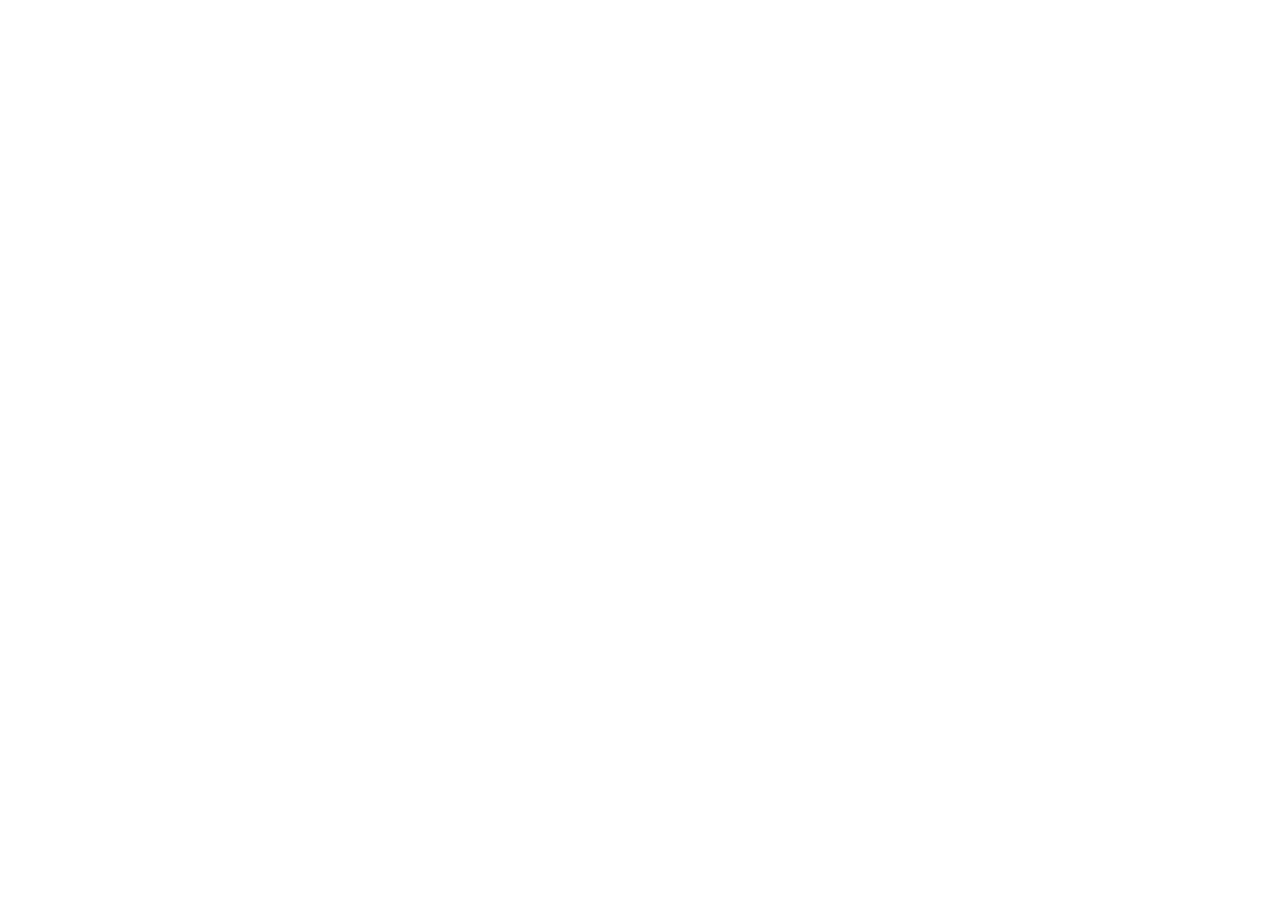
==== index.html @ 08b4160d "Create index.html" ====
<!DOCTYPE html>
<html lang="en">
<head>
  <meta charset="UTF-8">
  <meta name="viewport" content="width=device-width, initial-scale=1.0">
  <title>My App</title>
  <!-- Global styles -->
  <link rel="stylesheet" href="assets/css/main.css">
  <!-- Auth‑specific styles -->
  <link rel="stylesheet" href="assets/css/auth.css">
</head>
<body>
  <div class="auth-container" id="authContainer">
    <!-- The login form is rendered here by JavaScript -->
  </div>

  <!-- JS Libraries -->
  <script src="assets/js/utils.js"></script>
  <script src="assets/js/api.js"></script>
  <script src="assets/js/auth.js"></script>
  <script>
    // If user is already logged in, go to dashboard
    if (Auth.isLoggedIn()) {
      window.location.href = 'pages/dashboard.html';
    } else {
      // Show login form
      Auth.renderLoginForm('authContainer');
    }
  </script>
</body>
</html>
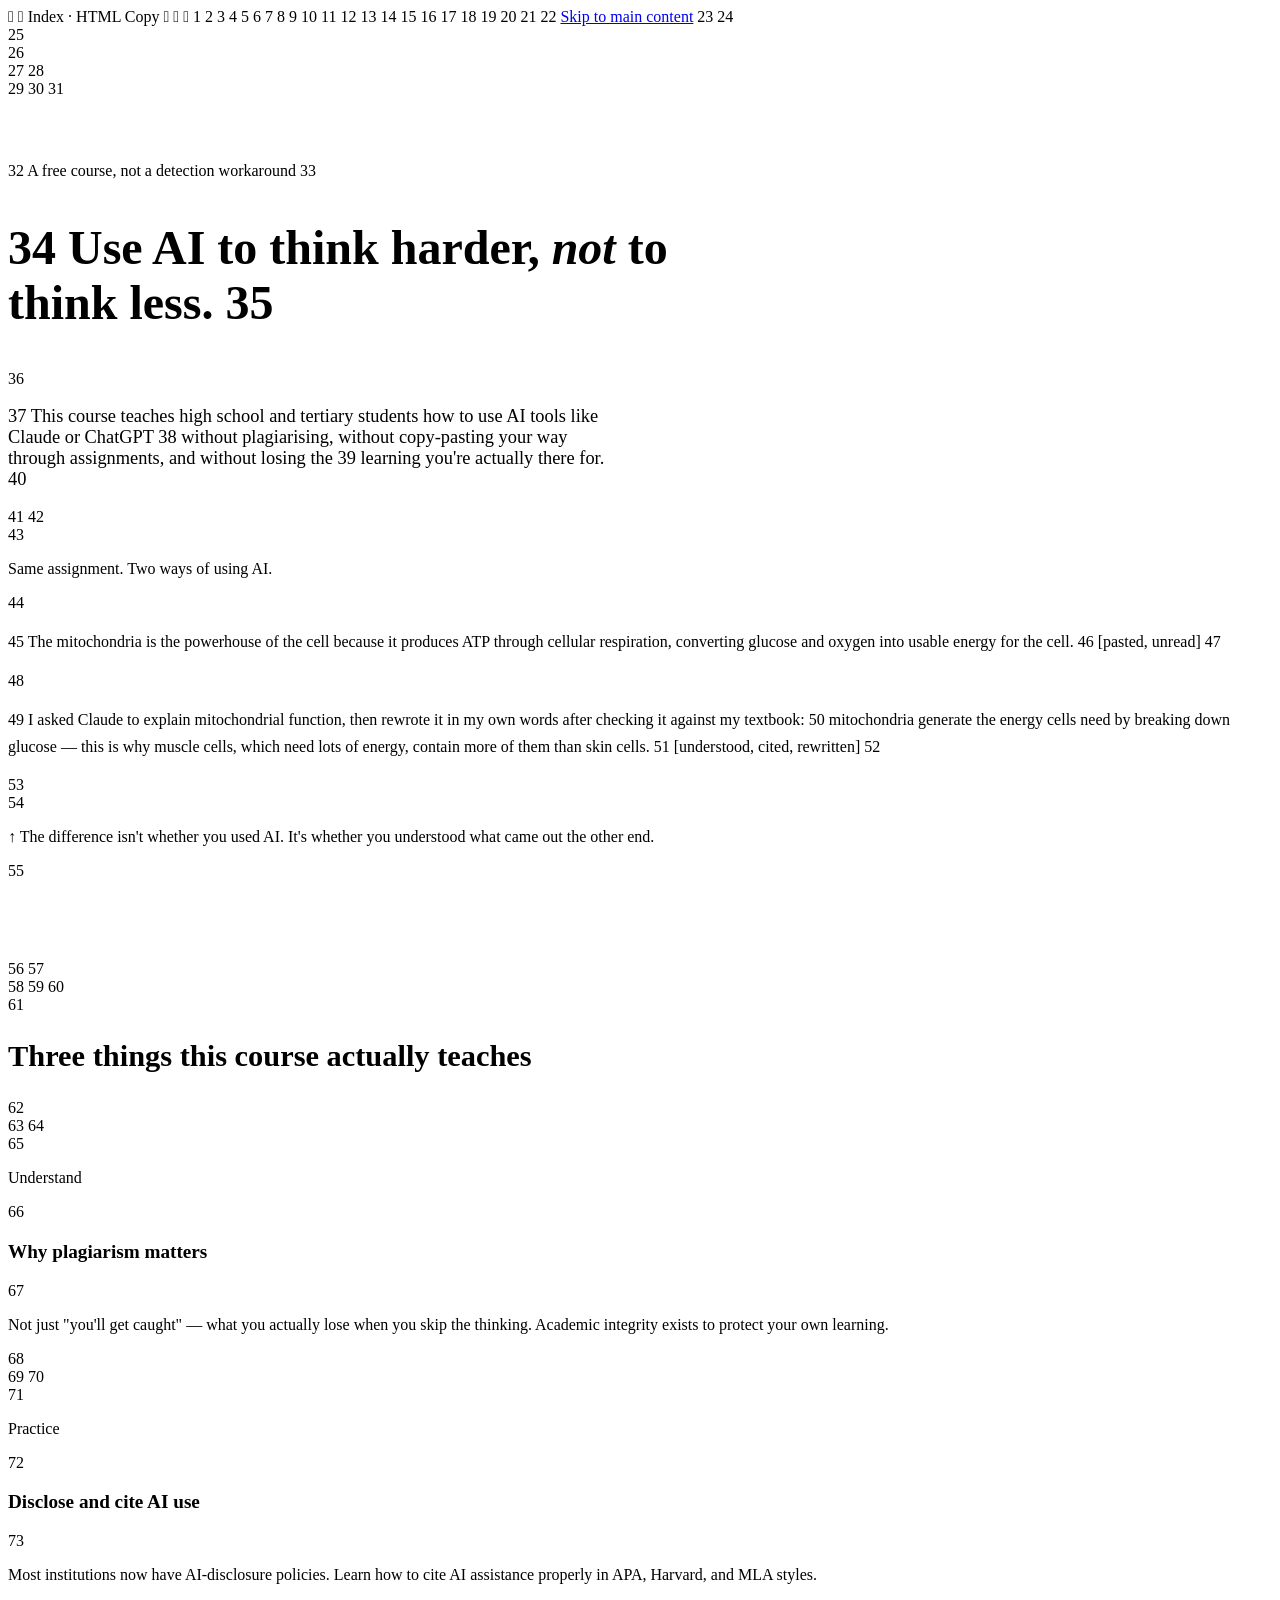
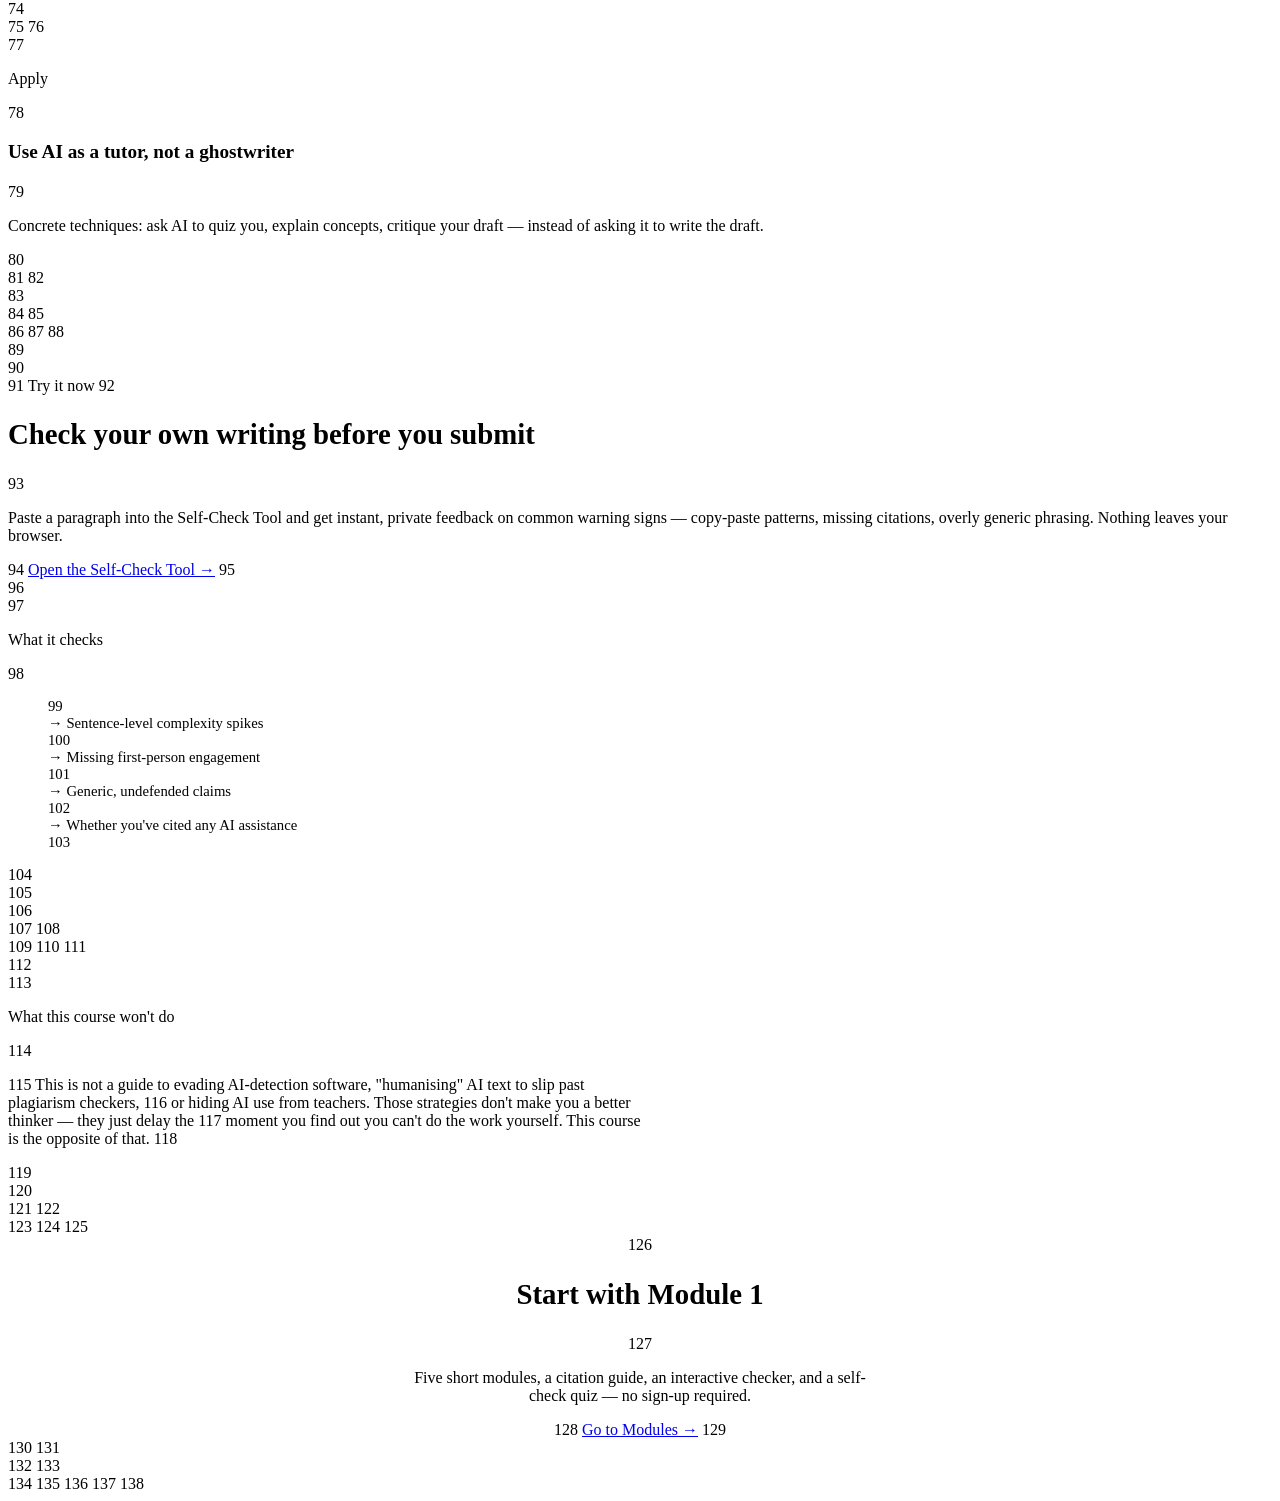
==== commit 856949d0: "Update index.html" ====
--- a/index.html
+++ b/index.html
@@ -1,31 +1,289 @@
+
+
+
+
+Index · HTML
+
+Copy
+
+
+
+
+
+
+1
 <!DOCTYPE html>
+2
 <html lang="en">
+3
 <head>
+4
   <meta charset="UTF-8">
+5
   <meta name="viewport" content="width=device-width, initial-scale=1.0">
-  <title>My App</title>
-  <!-- Global styles -->
-  <link rel="stylesheet" href="assets/css/main.css">
-  <!-- Auth‑specific styles -->
-  <link rel="stylesheet" href="assets/css/auth.css">
+6
+  <title>AI Ethics &amp; Literacy Course — Use AI, Don't Let It Use You</title>
+7
+  <meta name="description" content="A free course teaching high school and tertiary students how to use AI ethically: avoid plagiarism, cite AI assistance properly, and actually learn while using AI tools.">
+8
+ 
+9
+  <link rel="canonical" href="https://leletu-kamana.github.io/ai-training-course.github.io/index.html">
+10
+ 
+11
+  <meta property="og:title" content="AI Ethics & Literacy Course">
+12
+  <meta property="og:description" content="Learn to use AI as a thinking tool, not a copy-paste shortcut.">
+13
+  <meta property="og:type" content="website">
+14
+ 
+15
+  <link rel="preconnect" href="https://fonts.googleapis.com">
+16
+  <link rel="preconnect" href="https://fonts.gstatic.com" crossorigin>
+17
+  <link href="https://fonts.googleapis.com/css2?family=Fraunces:ital,opsz,wght@0,9..144,400;0,9..144,600;1,9..144,500&family=Inter:wght@400;500;600&family=JetBrains+Mono:wght@400;500&display=swap" rel="stylesheet">
+18
+ 
+19
+  <link rel="stylesheet" href="css/style.css">
+20
 </head>
+21
 <body>
-  <div class="auth-container" id="authContainer">
-    <!-- The login form is rendered here by JavaScript -->
-  </div>
-
-  <!-- JS Libraries -->
-  <script src="assets/js/utils.js"></script>
-  <script src="assets/js/api.js"></script>
-  <script src="assets/js/auth.js"></script>
-  <script>
-    // If user is already logged in, go to dashboard
-    if (Auth.isLoggedIn()) {
-      window.location.href = 'pages/dashboard.html';
-    } else {
-      // Show login form
-      Auth.renderLoginForm('authContainer');
-    }
-  </script>
+22
+  <a href="#main" class="skip-link font-mono">Skip to main content</a>
+23
+ 
+24
+  <header class="site-header">
+25
+    <div id="siteNav" class="nav-bar"></div>
+26
+  </header>
+27
+ 
+28
+  <main id="main">
+29
+ 
+30
+    <!-- HERO -->
+31
+    <section class="wrap" style="padding-top:64px; padding-bottom:80px;">
+32
+      <span class="eyebrow">A free course, not a detection workaround</span>
+33
+      <h1 class="font-display mb-3" style="font-size:3rem; max-width:700px;">
+34
+        Use AI to think harder, <em>not</em> to think less.
+35
+      </h1>
+36
+      <p class="muted mb-4" style="font-size:1.15rem; max-width:600px;">
+37
+        This course teaches high school and tertiary students how to use AI tools like Claude or ChatGPT
+38
+        without plagiarising, without copy-pasting your way through assignments, and without losing the
+39
+        learning you're actually there for.
+40
+      </p>
+41
+ 
+42
+      <div class="demo-card">
+43
+        <p class="handnote mb-2">Same assignment. Two ways of using AI.</p>
+44
+        <p style="line-height:1.7;">
+45
+          <span class="struck">The mitochondria is the powerhouse of the cell because it produces ATP through cellular respiration, converting glucose and oxygen into usable energy for the cell.</span>
+46
+          <span class="superscript-flag"> [pasted, unread]</span>
+47
+        </p>
+48
+        <p style="line-height:1.7; margin-top:16px;">
+49
+          <span class="inserted">I asked Claude to explain mitochondrial function, then rewrote it in my own words after checking it against my textbook:</span>
+50
+          mitochondria generate the energy cells need by breaking down glucose — this is why muscle cells, which need lots of energy, contain more of them than skin cells.
+51
+          <span class="superscript-good"> [understood, cited, rewritten]</span>
+52
+        </p>
+53
+      </div>
+54
+      <p class="text-xs muted-light mt-2" style="max-width:680px;">↑ The difference isn't whether you used AI. It's whether you understood what came out the other end.</p>
+55
+    </section>
+56
+ 
+57
+    <div class="rule"></div>
+58
+ 
+59
+    <!-- Three pillars -->
+60
+    <section class="wrap section">
+61
+      <h2 class="font-display mb-4" style="font-size:1.9rem;">Three things this course actually teaches</h2>
+62
+      <div class="grid-3">
+63
+ 
+64
+        <div class="margin-note good">
+65
+          <p class="tag">Understand</p>
+66
+          <h3 class="font-display mb-2 mt-2" style="font-size:1.2rem;">Why plagiarism matters</h3>
+67
+          <p class="text-sm muted">Not just "you'll get caught" — what you actually lose when you skip the thinking. Academic integrity exists to protect your own learning.</p>
+68
+        </div>
+69
+ 
+70
+        <div class="margin-note good">
+71
+          <p class="tag">Practice</p>
+72
+          <h3 class="font-display mb-2 mt-2" style="font-size:1.2rem;">Disclose and cite AI use</h3>
+73
+          <p class="text-sm muted">Most institutions now have AI-disclosure policies. Learn how to cite AI assistance properly in APA, Harvard, and MLA styles.</p>
+74
+        </div>
+75
+ 
+76
+        <div class="margin-note good">
+77
+          <p class="tag">Apply</p>
+78
+          <h3 class="font-display mb-2 mt-2" style="font-size:1.2rem;">Use AI as a tutor, not a ghostwriter</h3>
+79
+          <p class="text-sm muted">Concrete techniques: ask AI to quiz you, explain concepts, critique your draft — instead of asking it to write the draft.</p>
+80
+        </div>
+81
+ 
+82
+      </div>
+83
+    </section>
+84
+ 
+85
+    <div class="rule"></div>
+86
+ 
+87
+    <!-- Try the tool now -->
+88
+    <section class="wrap section">
+89
+      <div class="grid-2" style="align-items:center;">
+90
+        <div>
+91
+          <span class="eyebrow">Try it now</span>
+92
+          <h2 class="font-display mb-2" style="font-size:1.8rem;">Check your own writing before you submit</h2>
+93
+          <p class="muted mb-3">Paste a paragraph into the Self-Check Tool and get instant, private feedback on common warning signs — copy-paste patterns, missing citations, overly generic phrasing. Nothing leaves your browser.</p>
+94
+          <a href="checker.html" class="btn">Open the Self-Check Tool →</a>
+95
+        </div>
+96
+        <div class="card">
+97
+          <p class="tag mb-2">What it checks</p>
+98
+          <ul style="list-style:none; font-size:0.92rem;">
+99
+            <li class="mb-1">→ Sentence-level complexity spikes</li>
+100
+            <li class="mb-1">→ Missing first-person engagement</li>
+101
+            <li class="mb-1">→ Generic, undefended claims</li>
+102
+            <li>→ Whether you've cited any AI assistance</li>
+103
+          </ul>
+104
+        </div>
+105
+      </div>
+106
+    </section>
+107
+ 
+108
+    <div class="rule"></div>
+109
+ 
+110
+    <!-- What this course will NOT do -->
+111
+    <section class="wrap section">
+112
+      <div class="margin-note" style="max-width:640px;">
+113
+        <p class="tag">What this course won't do</p>
+114
+        <p class="muted mt-1">
+115
+          This is not a guide to evading AI-detection software, "humanising" AI text to slip past plagiarism checkers,
+116
+          or hiding AI use from teachers. Those strategies don't make you a better thinker — they just delay the
+117
+          moment you find out you can't do the work yourself. This course is the opposite of that.
+118
+        </p>
+119
+      </div>
+120
+    </section>
+121
+ 
+122
+    <div class="rule"></div>
+123
+ 
+124
+    <!-- CTA -->
+125
+    <section class="wrap section" style="text-align:center;">
+126
+      <h2 class="font-display mb-2" style="font-size:1.8rem;">Start with Module 1</h2>
+127
+      <p class="muted mb-3" style="max-width:480px; margin-left:auto; margin-right:auto;">Five short modules, a citation guide, an interactive checker, and a self-check quiz — no sign-up required.</p>
+128
+      <a href="modules.html" class="btn">Go to Modules →</a>
+129
+    </section>
+130
+ 
+131
+  </main>
+132
+ 
+133
+  <footer id="siteFooter" class="site-footer"></footer>
+134
+ 
+135
+  <script src="js/nav.js"></script>
+136
 </body>
-</html>+137
+</html>
+138
+ 
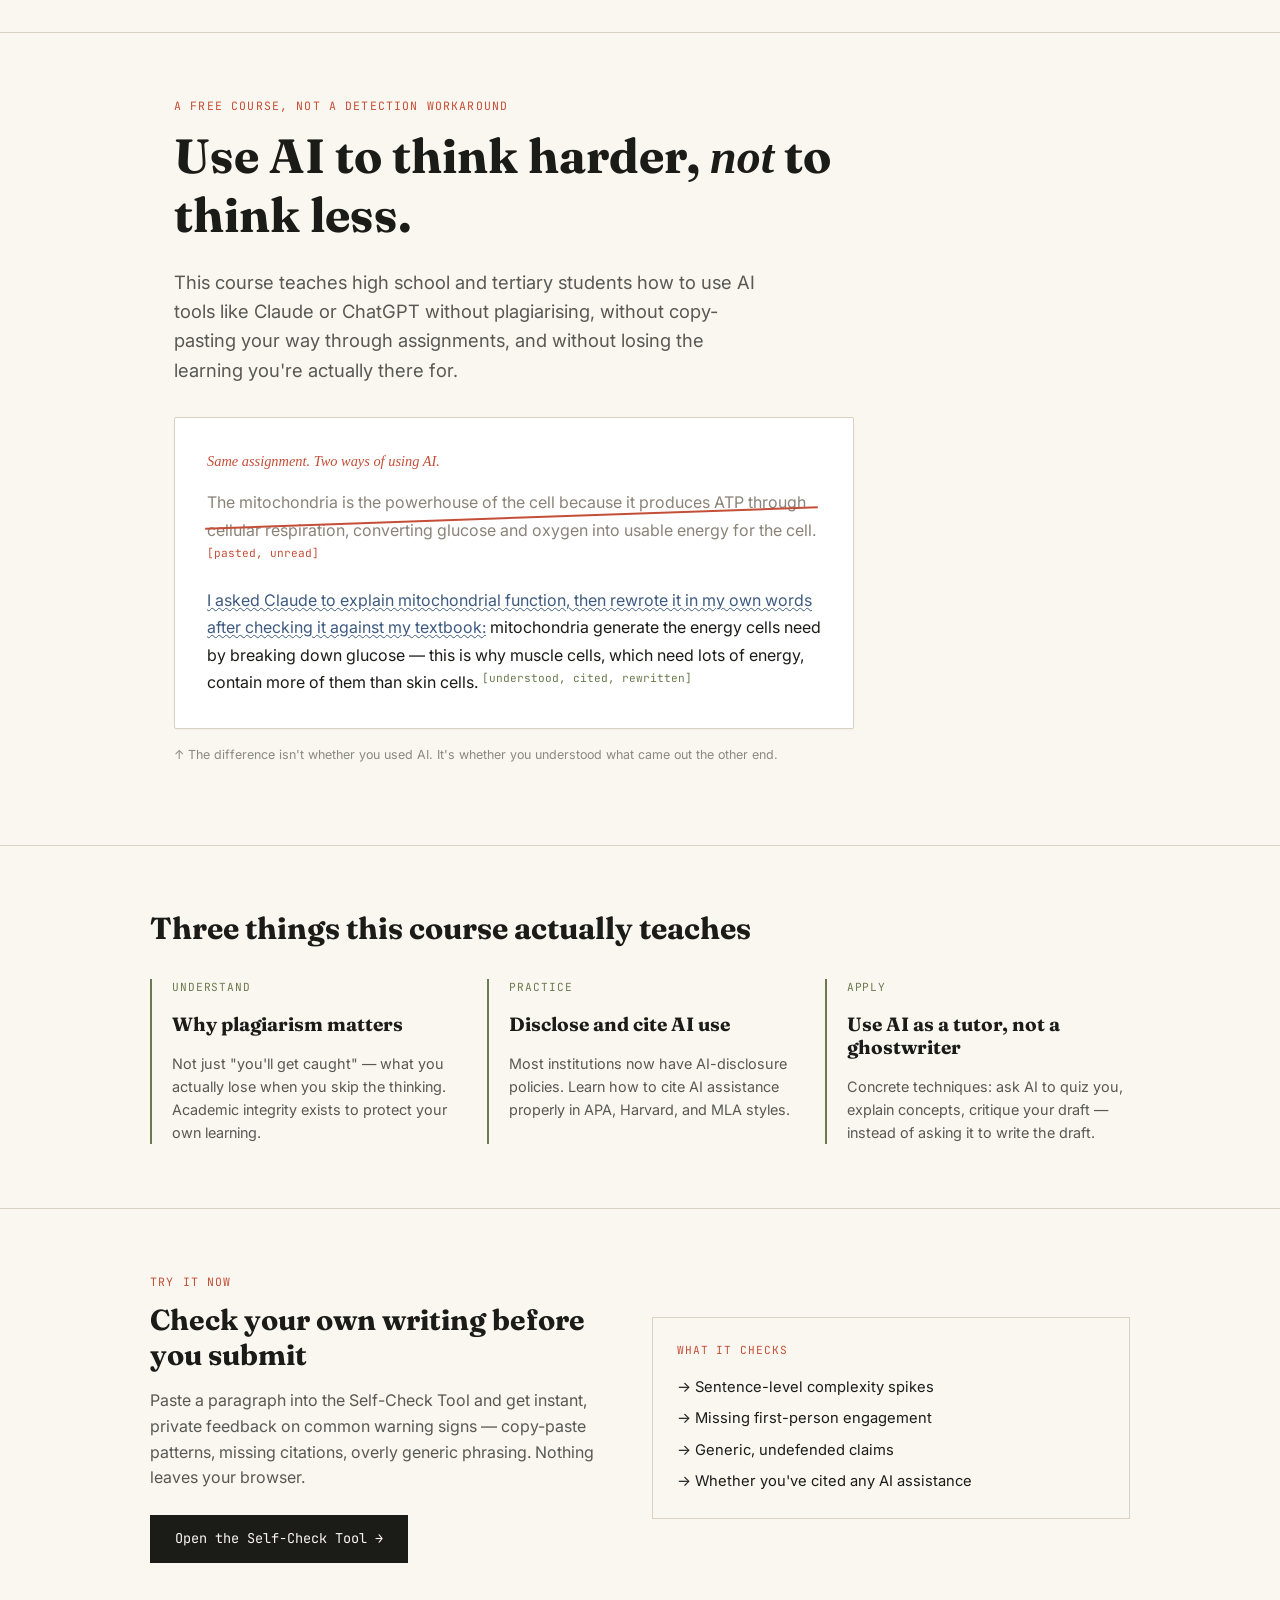
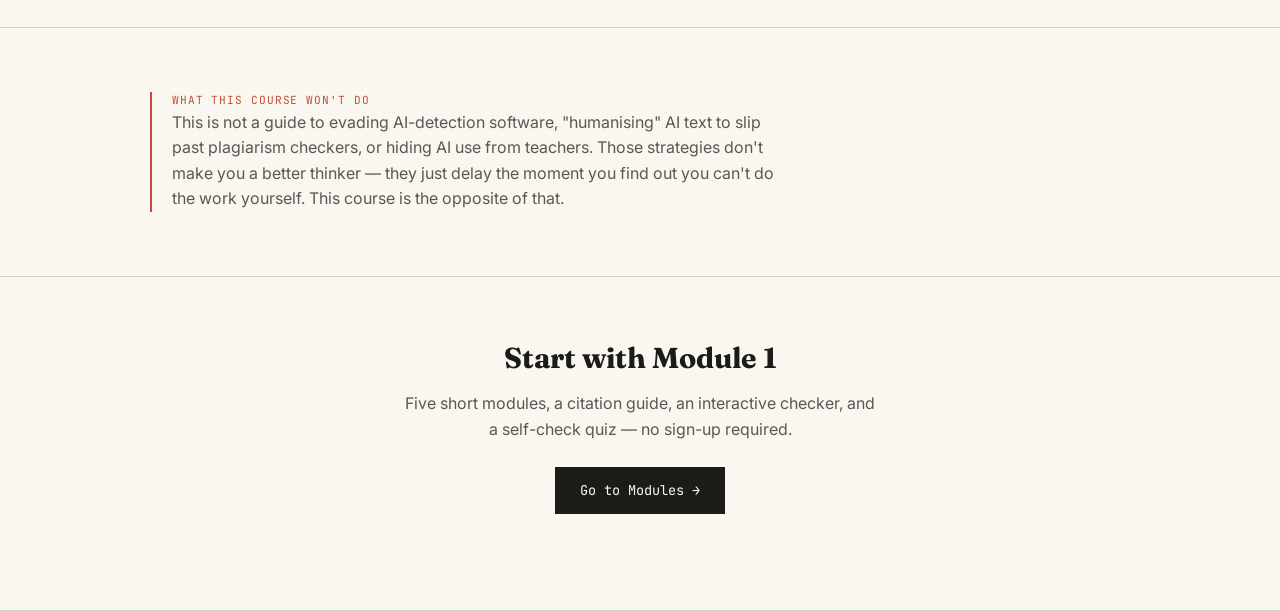
==== commit f1a19b21: "Update index.html" ====
--- a/index.html
+++ b/index.html
@@ -1,289 +1,144 @@
-
+<!DOCTYPE html>
+<html lang="en">
+<head>
+  <meta charset="UTF-8">
+  <meta name="viewport" content="width=device-width, initial-scale=1.0">
+  <title>AI Ethics &amp; Literacy Course — Use AI, Don't Let It Use You</title>
+  
+  <meta name="description" content="Free course teaching students to use AI ethically: avoid plagiarism, cite AI properly, and learn rather than copy-paste.">
 
-
+  <link rel="canonical" href="https://leletu-kamana.github.io/ai-training-course.github.io/index.html">
 
-Index · HTML
+  <!-- Google Search Console verification — replace with the code Google gives you -->
+  <meta name="google-site-verification" content="di4kLr7p6lnsq7pWPac5IblIaONzTPNySdib4Xm5D6w" />
 
-Copy
+  <!-- Bing Webmaster Tools verification — replace with the code Bing gives you -->
+  <meta name="msvalidate.01" content="DB67284EB5C5AA6EAFE59D45415EB849" />
 
-
+  <meta property="og:title" content="AI Ethics & Literacy Course">
+  <meta property="og:description" content="Learn to use AI as a thinking tool, not a copy-paste shortcut.">
+  <meta property="og:type" content="website">
 
-
+  <link rel="preconnect" href="https://fonts.googleapis.com">
+  <link rel="preconnect" href="https://fonts.gstatic.com" crossorigin>
+  <link href="https://fonts.googleapis.com/css2?family=Fraunces:ital,opsz,wght@0,9..144,400;0,9..144,600;1,9..144,500&family=Inter:wght@400;500;600&family=JetBrains+Mono:wght@400;500&display=swap" rel="stylesheet">
 
-
-1
-<!DOCTYPE html>
-2
-<html lang="en">
-3
-<head>
-4
-  <meta charset="UTF-8">
-5
-  <meta name="viewport" content="width=device-width, initial-scale=1.0">
-6
-  <title>AI Ethics &amp; Literacy Course — Use AI, Don't Let It Use You</title>
-7
-  <meta name="description" content="A free course teaching high school and tertiary students how to use AI ethically: avoid plagiarism, cite AI assistance properly, and actually learn while using AI tools.">
-8
- 
-9
-  <link rel="canonical" href="https://leletu-kamana.github.io/ai-training-course.github.io/index.html">
-10
- 
-11
-  <meta property="og:title" content="AI Ethics & Literacy Course">
-12
-  <meta property="og:description" content="Learn to use AI as a thinking tool, not a copy-paste shortcut.">
-13
-  <meta property="og:type" content="website">
-14
- 
-15
-  <link rel="preconnect" href="https://fonts.googleapis.com">
-16
-  <link rel="preconnect" href="https://fonts.gstatic.com" crossorigin>
-17
-  <link href="https://fonts.googleapis.com/css2?family=Fraunces:ital,opsz,wght@0,9..144,400;0,9..144,600;1,9..144,500&family=Inter:wght@400;500;600&family=JetBrains+Mono:wght@400;500&display=swap" rel="stylesheet">
-18
- 
-19
-  <link rel="stylesheet" href="css/style.css">
-20
+  <link rel="stylesheet" href="assets/css/style.css">
 </head>
-21
 <body>
-22
   <a href="#main" class="skip-link font-mono">Skip to main content</a>
-23
- 
-24
+
   <header class="site-header">
-25
     <div id="siteNav" class="nav-bar"></div>
-26
   </header>
-27
- 
-28
+
   <main id="main">
-29
- 
-30
+
     <!-- HERO -->
-31
     <section class="wrap" style="padding-top:64px; padding-bottom:80px;">
-32
       <span class="eyebrow">A free course, not a detection workaround</span>
-33
       <h1 class="font-display mb-3" style="font-size:3rem; max-width:700px;">
-34
         Use AI to think harder, <em>not</em> to think less.
-35
       </h1>
-36
       <p class="muted mb-4" style="font-size:1.15rem; max-width:600px;">
-37
         This course teaches high school and tertiary students how to use AI tools like Claude or ChatGPT
-38
         without plagiarising, without copy-pasting your way through assignments, and without losing the
-39
         learning you're actually there for.
-40
       </p>
-41
- 
-42
+
       <div class="demo-card">
-43
         <p class="handnote mb-2">Same assignment. Two ways of using AI.</p>
-44
         <p style="line-height:1.7;">
-45
           <span class="struck">The mitochondria is the powerhouse of the cell because it produces ATP through cellular respiration, converting glucose and oxygen into usable energy for the cell.</span>
-46
           <span class="superscript-flag"> [pasted, unread]</span>
-47
         </p>
-48
         <p style="line-height:1.7; margin-top:16px;">
-49
           <span class="inserted">I asked Claude to explain mitochondrial function, then rewrote it in my own words after checking it against my textbook:</span>
-50
           mitochondria generate the energy cells need by breaking down glucose — this is why muscle cells, which need lots of energy, contain more of them than skin cells.
-51
           <span class="superscript-good"> [understood, cited, rewritten]</span>
-52
         </p>
-53
       </div>
-54
       <p class="text-xs muted-light mt-2" style="max-width:680px;">↑ The difference isn't whether you used AI. It's whether you understood what came out the other end.</p>
-55
     </section>
-56
- 
-57
+
     <div class="rule"></div>
-58
- 
-59
+
     <!-- Three pillars -->
-60
     <section class="wrap section">
-61
       <h2 class="font-display mb-4" style="font-size:1.9rem;">Three things this course actually teaches</h2>
-62
       <div class="grid-3">
-63
- 
-64
+
         <div class="margin-note good">
-65
           <p class="tag">Understand</p>
-66
           <h3 class="font-display mb-2 mt-2" style="font-size:1.2rem;">Why plagiarism matters</h3>
-67
           <p class="text-sm muted">Not just "you'll get caught" — what you actually lose when you skip the thinking. Academic integrity exists to protect your own learning.</p>
-68
         </div>
-69
- 
-70
+
         <div class="margin-note good">
-71
           <p class="tag">Practice</p>
-72
           <h3 class="font-display mb-2 mt-2" style="font-size:1.2rem;">Disclose and cite AI use</h3>
-73
           <p class="text-sm muted">Most institutions now have AI-disclosure policies. Learn how to cite AI assistance properly in APA, Harvard, and MLA styles.</p>
-74
         </div>
-75
- 
-76
+
         <div class="margin-note good">
-77
           <p class="tag">Apply</p>
-78
           <h3 class="font-display mb-2 mt-2" style="font-size:1.2rem;">Use AI as a tutor, not a ghostwriter</h3>
-79
           <p class="text-sm muted">Concrete techniques: ask AI to quiz you, explain concepts, critique your draft — instead of asking it to write the draft.</p>
-80
         </div>
-81
- 
-82
+
       </div>
-83
     </section>
-84
- 
-85
+
     <div class="rule"></div>
-86
- 
-87
+
     <!-- Try the tool now -->
-88
     <section class="wrap section">
-89
       <div class="grid-2" style="align-items:center;">
-90
         <div>
-91
           <span class="eyebrow">Try it now</span>
-92
           <h2 class="font-display mb-2" style="font-size:1.8rem;">Check your own writing before you submit</h2>
-93
           <p class="muted mb-3">Paste a paragraph into the Self-Check Tool and get instant, private feedback on common warning signs — copy-paste patterns, missing citations, overly generic phrasing. Nothing leaves your browser.</p>
-94
-          <a href="checker.html" class="btn">Open the Self-Check Tool →</a>
-95
+          <a href="pages/checker.html" class="btn">Open the Self-Check Tool →</a>
         </div>
-96
         <div class="card">
-97
           <p class="tag mb-2">What it checks</p>
-98
           <ul style="list-style:none; font-size:0.92rem;">
-99
             <li class="mb-1">→ Sentence-level complexity spikes</li>
-100
             <li class="mb-1">→ Missing first-person engagement</li>
-101
             <li class="mb-1">→ Generic, undefended claims</li>
-102
             <li>→ Whether you've cited any AI assistance</li>
-103
           </ul>
-104
         </div>
-105
       </div>
-106
     </section>
-107
- 
-108
+
     <div class="rule"></div>
-109
- 
-110
+
     <!-- What this course will NOT do -->
-111
     <section class="wrap section">
-112
       <div class="margin-note" style="max-width:640px;">
-113
         <p class="tag">What this course won't do</p>
-114
         <p class="muted mt-1">
-115
           This is not a guide to evading AI-detection software, "humanising" AI text to slip past plagiarism checkers,
-116
           or hiding AI use from teachers. Those strategies don't make you a better thinker — they just delay the
-117
           moment you find out you can't do the work yourself. This course is the opposite of that.
-118
         </p>
-119
       </div>
-120
     </section>
-121
- 
-122
+
     <div class="rule"></div>
-123
- 
-124
+
     <!-- CTA -->
-125
     <section class="wrap section" style="text-align:center;">
-126
       <h2 class="font-display mb-2" style="font-size:1.8rem;">Start with Module 1</h2>
-127
       <p class="muted mb-3" style="max-width:480px; margin-left:auto; margin-right:auto;">Five short modules, a citation guide, an interactive checker, and a self-check quiz — no sign-up required.</p>
-128
-      <a href="modules.html" class="btn">Go to Modules →</a>
-129
+      <a href="pages/modules.html" class="btn">Go to Modules →</a>
     </section>
-130
- 
-131
+
   </main>
-132
- 
-133
+
   <footer id="siteFooter" class="site-footer"></footer>
-134
- 
-135
-  <script src="js/nav.js"></script>
-136
+
+  <script src="assets/js/nav.js"></script>
 </body>
-137
-</html>
-138
- +</html>
--- a/assets/css/style.css
+++ b/assets/css/style.css
@@ -0,0 +1,526 @@
+/* ===========================================================
+   AI Literacy Course — plain CSS (no framework)
+   Theme: lab notebook / annotated manuscript
+   =========================================================== */
+
+:root {
+  --ink: #1B1B18;
+  --paper: #FAF7F0;
+  --paper-dim: #F0EBE0;
+  --slate: #3D5A80;
+  --slate-dim: #E8EDF2;
+  --flag: #C44E37;
+  --flag-dim: #F7E9E5;
+  --good: #6B7A4F;
+  --good-dim: #EAEEE2;
+  --rule: #D9D2C2;
+  --max-width: 980px;
+}
+
+@media (prefers-reduced-motion: reduce) {
+  *, *::before, *::after {
+    animation-duration: 0.01ms !important;
+    animation-iteration-count: 1 !important;
+    transition-duration: 0.01ms !important;
+    scroll-behavior: auto !important;
+  }
+}
+
+* { box-sizing: border-box; }
+
+html { scroll-behavior: smooth; }
+
+body {
+  margin: 0;
+  background: var(--paper);
+  color: var(--ink);
+  font-family: 'Inter', system-ui, -apple-system, sans-serif;
+  line-height: 1.6;
+  font-size: 16px;
+}
+
+h1, h2, h3, h4, .font-display {
+  font-family: 'Fraunces', Georgia, serif;
+  margin: 0;
+  line-height: 1.2;
+}
+
+p { margin: 0; }
+
+a {
+  color: inherit;
+  text-decoration: none;
+}
+
+.font-mono, code, .annotation, .marginnote, .tag {
+  font-family: 'JetBrains Mono', 'Courier New', monospace;
+}
+
+ul { margin: 0; padding: 0; }
+
+button {
+  font-family: inherit;
+  cursor: pointer;
+}
+
+/* ---------- Layout helpers ---------- */
+.wrap {
+  max-width: var(--max-width);
+  margin: 0 auto;
+  padding: 0 24px;
+}
+
+.wrap-narrow {
+  max-width: 720px;
+  margin: 0 auto;
+  padding: 0 24px;
+}
+
+.section {
+  padding: 64px 0;
+}
+
+.section-sm {
+  padding: 40px 0;
+}
+
+.rule {
+  border-top: 1px solid var(--rule);
+}
+
+/* ---------- Visible keyboard focus ---------- */
+a:focus-visible, button:focus-visible, input:focus-visible,
+textarea:focus-visible, select:focus-visible, [tabindex]:focus-visible,
+summary:focus-visible {
+  outline: 3px solid var(--slate);
+  outline-offset: 2px;
+  border-radius: 2px;
+}
+
+/* ---------- Skip link ---------- */
+.skip-link {
+  position: absolute;
+  left: -9999px;
+  top: 0;
+  background: var(--ink);
+  color: var(--paper);
+  padding: 8px 16px;
+  z-index: 200;
+  font-size: 14px;
+}
+.skip-link:focus {
+  left: 8px;
+  top: 8px;
+}
+
+/* ---------- Header / nav ---------- */
+.site-header {
+  border-bottom: 1px solid var(--rule);
+  position: sticky;
+  top: 0;
+  background: rgba(250, 247, 240, 0.95);
+  backdrop-filter: blur(6px);
+  z-index: 100;
+}
+
+.nav-bar {
+  display: flex;
+  align-items: center;
+  justify-content: space-between;
+  padding: 16px 24px;
+  position: relative;
+  max-width: var(--max-width);
+  margin: 0 auto;
+}
+
+.logo {
+  font-family: 'Fraunces', serif;
+  font-size: 1.1rem;
+  font-weight: 600;
+  letter-spacing: -0.01em;
+  display: flex;
+  align-items: center;
+  gap: 8px;
+  color: var(--ink);
+}
+
+.logo-mark {
+  font-family: 'JetBrains Mono', monospace;
+  font-size: 0.8rem;
+  border: 1px solid var(--ink);
+  padding: 2px 6px;
+}
+
+.nav-toggle {
+  display: none;
+  font-family: 'JetBrains Mono', monospace;
+  font-size: 0.85rem;
+  border: 1px solid var(--ink);
+  background: var(--paper);
+  padding: 6px 12px;
+}
+
+.nav-menu {
+  display: flex;
+  align-items: center;
+  gap: 24px;
+  font-family: 'JetBrains Mono', monospace;
+  font-size: 0.85rem;
+}
+
+.nav-link {
+  position: relative;
+  padding-bottom: 2px;
+  color: var(--ink);
+}
+.nav-link::after {
+  content: "";
+  position: absolute;
+  left: 0; bottom: -2px;
+  width: 0%;
+  height: 2px;
+  background: var(--ink);
+  transition: width 0.2s ease;
+}
+.nav-link:hover::after,
+.nav-link[aria-current="page"]::after {
+  width: 100%;
+}
+.nav-link[aria-current="page"] {
+  font-weight: 600;
+}
+
+@media (max-width: 768px) {
+  .nav-toggle { display: inline-block; }
+  .nav-menu {
+    display: none;
+    flex-direction: column;
+    align-items: flex-start;
+    gap: 16px;
+    position: absolute;
+    top: 100%;
+    left: 0;
+    right: 0;
+    background: var(--paper);
+    border-bottom: 1px solid var(--rule);
+    padding: 16px 24px;
+  }
+  .nav-menu.is-open { display: flex; }
+}
+
+/* ---------- Buttons ---------- */
+.btn {
+  display: inline-block;
+  font-family: 'JetBrains Mono', monospace;
+  font-size: 0.85rem;
+  padding: 12px 24px;
+  border: 1px solid var(--ink);
+  background: var(--ink);
+  color: var(--paper);
+  transition: background 0.15s ease, color 0.15s ease;
+}
+.btn:hover { background: var(--slate); border-color: var(--slate); }
+
+.btn-outline {
+  background: var(--paper);
+  color: var(--ink);
+  border: 1px solid var(--ink);
+}
+.btn-outline:hover {
+  background: var(--ink);
+  color: var(--paper);
+}
+
+/* ---------- Margin note / callout ---------- */
+.margin-note {
+  position: relative;
+  padding-left: 20px;
+  border-left: 2px solid var(--flag);
+}
+.margin-note.good { border-left-color: var(--good); }
+.margin-note.slate { border-left-color: var(--slate); }
+
+.tag {
+  font-size: 0.7rem;
+  letter-spacing: 0.08em;
+  text-transform: uppercase;
+  color: var(--flag);
+}
+.margin-note.good .tag { color: var(--good); }
+.margin-note.slate .tag { color: var(--slate); }
+
+/* ---------- Hero markup demo ---------- */
+.struck {
+  position: relative;
+  color: #8a8378;
+}
+.struck::after {
+  content: "";
+  position: absolute;
+  left: -2px; right: -2px; top: 52%;
+  height: 2px;
+  background: var(--flag);
+  transform: rotate(-2deg);
+}
+.inserted {
+  color: var(--slate);
+  text-decoration: underline wavy var(--slate);
+  text-decoration-thickness: 1px;
+}
+.handnote {
+  font-family: 'Fraunces', serif;
+  font-style: italic;
+  color: var(--flag);
+  font-size: 0.9rem;
+}
+.superscript-flag {
+  font-family: 'JetBrains Mono', monospace;
+  font-size: 0.7rem;
+  color: var(--flag);
+  vertical-align: super;
+}
+.superscript-good {
+  font-family: 'JetBrains Mono', monospace;
+  font-size: 0.7rem;
+  color: var(--good);
+  vertical-align: super;
+}
+
+.demo-card {
+  background: #fff;
+  border: 1px solid var(--rule);
+  border-radius: 2px;
+  padding: 32px;
+  box-shadow: 0 1px 2px rgba(0,0,0,0.04);
+  max-width: 680px;
+}
+
+/* ---------- Grid helpers ---------- */
+.grid-3 {
+  display: grid;
+  grid-template-columns: repeat(3, 1fr);
+  gap: 32px;
+}
+.grid-2 {
+  display: grid;
+  grid-template-columns: repeat(2, 1fr);
+  gap: 24px;
+}
+@media (max-width: 768px) {
+  .grid-3, .grid-2 { grid-template-columns: 1fr; }
+}
+
+/* ---------- Module / resource cards ---------- */
+.card {
+  background: var(--paper);
+  border: 1px solid var(--rule);
+  padding: 24px;
+  transition: transform 0.15s ease, box-shadow 0.15s ease;
+}
+.card:hover {
+  transform: translateY(-2px);
+  box-shadow: 4px 6px 0 var(--rule);
+}
+
+/* ---------- Details / accordion module cards ---------- */
+.module-details {
+  background: var(--paper);
+  border: 1px solid var(--rule);
+  padding: 24px;
+  margin-bottom: 16px;
+}
+.module-summary {
+  cursor: pointer;
+  list-style: none;
+  display: flex;
+  align-items: center;
+  justify-content: space-between;
+  gap: 16px;
+}
+.module-summary::-webkit-details-marker { display: none; }
+
+.module-summary .plus {
+  font-family: 'JetBrains Mono', monospace;
+  font-size: 1.1rem;
+  color: rgba(27,27,24,0.4);
+  transition: transform 0.15s ease;
+  flex-shrink: 0;
+}
+.module-details[open] .module-summary .plus {
+  transform: rotate(45deg);
+}
+
+.module-body {
+  margin-top: 20px;
+  padding-top: 20px;
+  border-top: 1px solid var(--rule);
+  font-size: 0.95rem;
+  line-height: 1.7;
+}
+.module-body p, .module-body ul {
+  margin-bottom: 12px;
+}
+.module-body ul {
+  padding-left: 20px;
+  list-style: disc;
+}
+.module-body li { margin-bottom: 8px; }
+
+.module-number {
+  font-size: 0.75rem;
+  color: var(--slate);
+  margin-bottom: 4px;
+}
+
+/* ---------- Progress tracker ---------- */
+.progress-track {
+  background: var(--paper-dim);
+  border: 1px solid var(--rule);
+  padding: 16px 20px;
+  margin-bottom: 32px;
+  display: flex;
+  align-items: center;
+  gap: 16px;
+  flex-wrap: wrap;
+}
+.progress-bar-outer {
+  flex: 1;
+  min-width: 160px;
+  height: 8px;
+  background: var(--rule);
+  border-radius: 4px;
+  overflow: hidden;
+}
+.progress-bar-inner {
+  height: 100%;
+  background: var(--good);
+  width: 0%;
+  transition: width 0.3s ease;
+}
+.progress-label {
+  font-size: 0.8rem;
+  white-space: nowrap;
+}
+
+/* ---------- Quiz ---------- */
+.quiz-option {
+  display: block;
+  width: 100%;
+  text-align: left;
+  border: 1px solid var(--rule);
+  background: var(--paper);
+  padding: 12px 16px;
+  font-size: 0.92rem;
+  border-radius: 2px;
+  transition: background 0.15s ease, border-color 0.15s ease;
+  margin-bottom: 8px;
+  color: var(--ink);
+}
+.quiz-option:hover { border-color: var(--slate); }
+.quiz-option.selected { border-color: var(--slate); background: var(--slate-dim); }
+.quiz-option.correct { border-color: var(--good); background: var(--good-dim); }
+.quiz-option.incorrect { border-color: var(--flag); background: var(--flag-dim); }
+.quiz-option[disabled] { cursor: default; }
+
+.quiz-question-num {
+  font-size: 0.75rem;
+  color: var(--slate);
+  margin-bottom: 8px;
+}
+
+.hidden { display: none !important; }
+
+/* ---------- Plagiarism checker widget ---------- */
+.checker-box textarea {
+  width: 100%;
+  min-height: 140px;
+  font-family: 'Inter', sans-serif;
+  font-size: 0.95rem;
+  padding: 16px;
+  border: 1px solid var(--rule);
+  background: #fff;
+  color: var(--ink);
+  resize: vertical;
+  border-radius: 2px;
+}
+.checker-result {
+  margin-top: 16px;
+  padding: 16px 20px;
+  border-left: 3px solid var(--rule);
+  font-size: 0.9rem;
+  display: none;
+}
+.checker-result.show { display: block; }
+.checker-result.flag { border-left-color: var(--flag); background: var(--flag-dim); }
+.checker-result.good { border-left-color: var(--good); background: var(--good-dim); }
+.checker-result.neutral { border-left-color: var(--slate); background: var(--slate-dim); }
+
+.checker-meta {
+  display: flex;
+  gap: 24px;
+  margin-top: 12px;
+  font-family: 'JetBrains Mono', monospace;
+  font-size: 0.75rem;
+  color: rgba(27,27,24,0.6);
+  flex-wrap: wrap;
+}
+
+/* ---------- Footer ---------- */
+.site-footer {
+  border-top: 1px solid var(--rule);
+  margin-top: 32px;
+}
+.footer-grid {
+  max-width: var(--max-width);
+  margin: 0 auto;
+  padding: 40px 24px;
+  display: grid;
+  grid-template-columns: repeat(3, 1fr);
+  gap: 32px;
+  font-size: 0.9rem;
+}
+@media (max-width: 768px) {
+  .footer-grid { grid-template-columns: 1fr; }
+}
+.footer-grid ul { list-style: none; }
+.footer-grid li { margin-bottom: 6px; }
+.footer-grid a:hover { text-decoration: underline; }
+.footer-heading {
+  font-size: 0.7rem;
+  text-transform: uppercase;
+  letter-spacing: 0.06em;
+  color: rgba(27,27,24,0.5);
+  margin-bottom: 8px;
+  display: block;
+}
+.footer-bottom {
+  border-top: 1px solid var(--rule);
+  padding: 16px 24px;
+  font-size: 0.8rem;
+  color: rgba(27,27,24,0.55);
+  max-width: var(--max-width);
+  margin: 0 auto;
+}
+
+/* ---------- Utility text classes ---------- */
+.text-sm { font-size: 0.9rem; }
+.text-xs { font-size: 0.78rem; }
+.muted { color: rgba(27,27,24,0.72); }
+.muted-light { color: rgba(27,27,24,0.5); }
+.mb-1 { margin-bottom: 8px; }
+.mb-2 { margin-bottom: 16px; }
+.mb-3 { margin-bottom: 24px; }
+.mb-4 { margin-bottom: 32px; }
+.mt-2 { margin-top: 16px; }
+.mt-3 { margin-top: 24px; }
+.mt-4 { margin-top: 32px; }
+.underline-link { text-decoration: underline; color: var(--slate); }
+.eyebrow {
+  font-family: 'JetBrains Mono', monospace;
+  font-size: 0.72rem;
+  text-transform: uppercase;
+  letter-spacing: 0.1em;
+  color: var(--flag);
+  display: block;
+  margin-bottom: 12px;
+}
